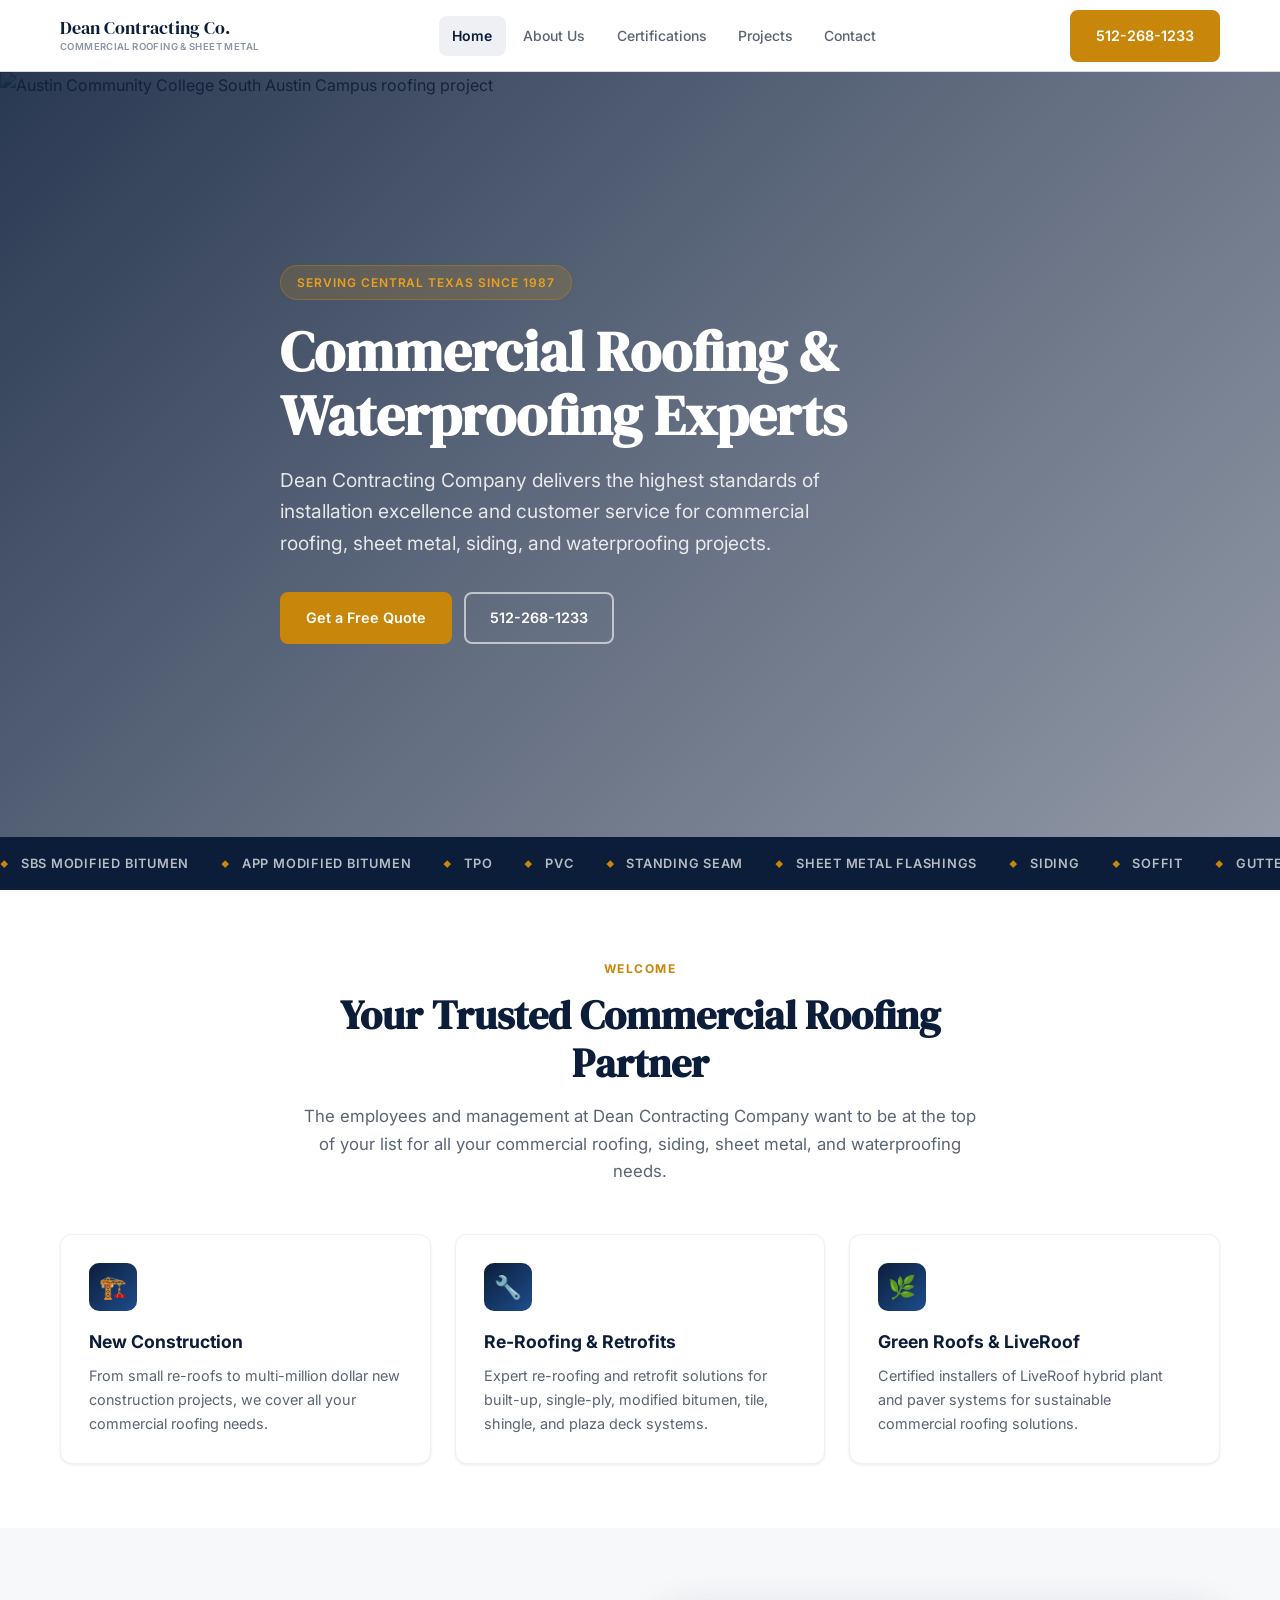
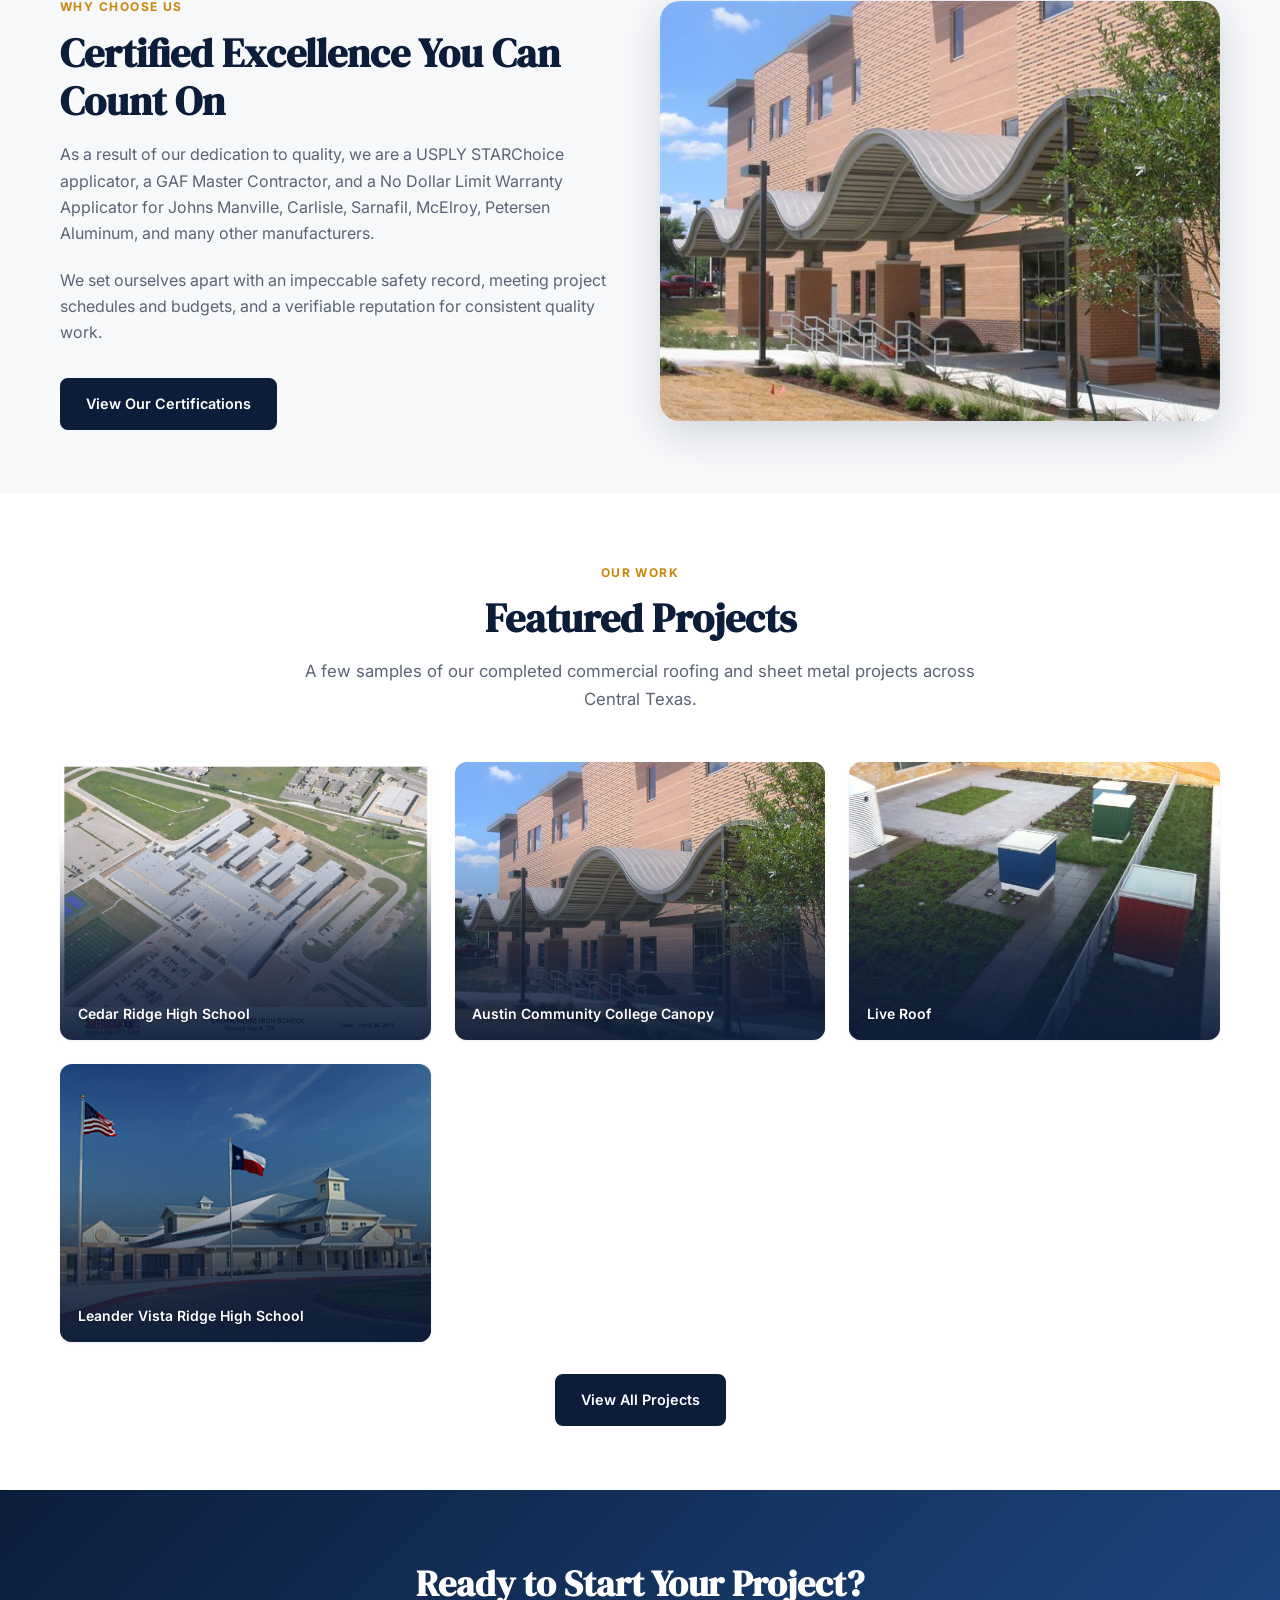
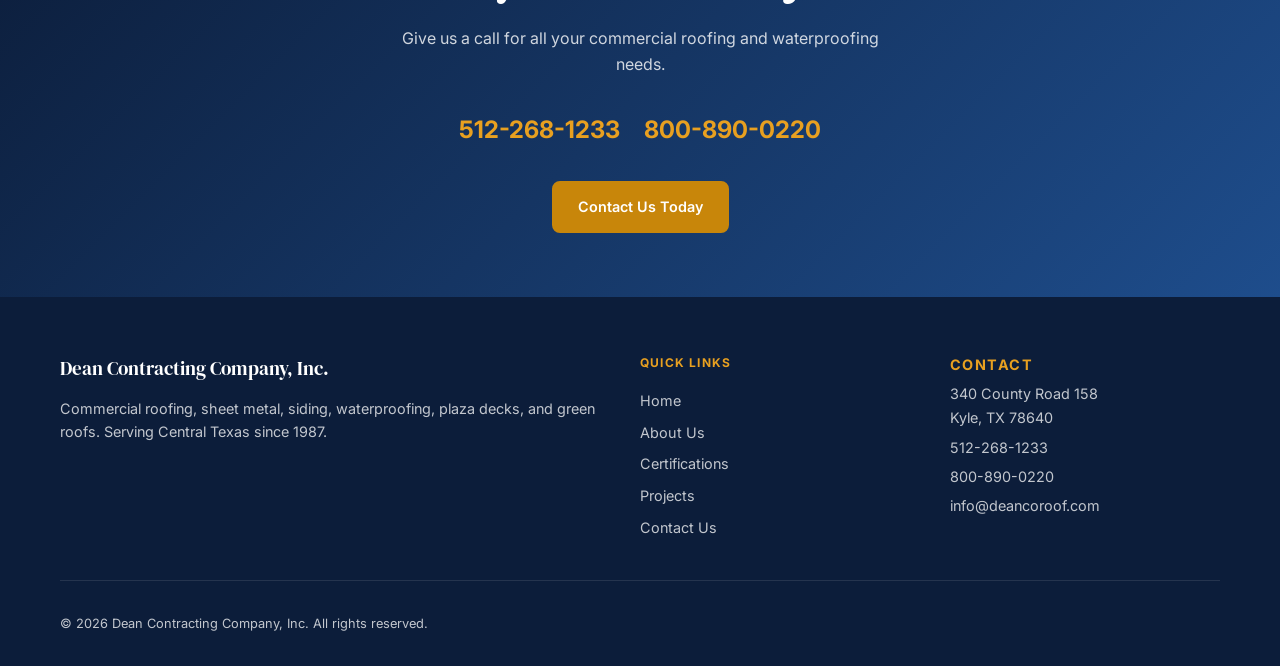
==== index.html @ c5e5bcba "Initial commit: Dean Contracting Company static website for Netlify. Co-authored-by: Cursor <cursora" ====
<!DOCTYPE html>
<html lang="en">
<head>
  <meta charset="UTF-8">
  <meta name="viewport" content="width=device-width, initial-scale=1.0">
  <meta name="description" content="Dean Contracting Company, Inc. — Commercial roofing, sheet metal, siding, waterproofing, plaza decks, and green roofs in Central Texas since 1987.">
  <title>Dean Contracting Company, Inc. | Commercial Roofing &amp; Sheet Metal</title>
  <link rel="preconnect" href="https://fonts.googleapis.com">
  <link rel="preconnect" href="https://fonts.gstatic.com" crossorigin>
  <link href="https://fonts.googleapis.com/css2?family=DM+Serif+Display&family=Inter:wght@400;500;600;700&display=swap" rel="stylesheet">
  <link rel="stylesheet" href="css/styles.css">
</head>
<body>
  <div id="site-header-slot"></div>

  <section class="hero">
    <div class="hero__bg">
      <img src="https://www.deancoroof.com/assets/images/image1jpg.131141127_std.jpg" alt="Austin Community College South Austin Campus roofing project">
      <div class="hero__overlay"></div>
    </div>
    <div class="container hero__content">
      <span class="hero__badge">Serving Central Texas Since 1987</span>
      <h1 class="hero__title">Commercial Roofing &amp; Waterproofing Experts</h1>
      <p class="hero__subtitle">Dean Contracting Company delivers the highest standards of installation excellence and customer service for commercial roofing, sheet metal, siding, and waterproofing projects.</p>
      <div class="hero__actions">
        <a href="contact.html" class="btn btn--primary">Get a Free Quote</a>
        <a href="tel:5122681233" class="btn btn--outline">512-268-1233</a>
      </div>
    </div>
  </section>

  <div class="services-bar" aria-hidden="true">
    <div class="services-bar__track">
      <span class="services-bar__item">SBS Modified Bitumen</span>
      <span class="services-bar__item">APP Modified Bitumen</span>
      <span class="services-bar__item">TPO</span>
      <span class="services-bar__item">PVC</span>
      <span class="services-bar__item">Standing Seam</span>
      <span class="services-bar__item">Sheet Metal Flashings</span>
      <span class="services-bar__item">Siding</span>
      <span class="services-bar__item">Soffit</span>
      <span class="services-bar__item">Gutters</span>
      <span class="services-bar__item">Scuppers</span>
      <span class="services-bar__item">Retrofits</span>
      <span class="services-bar__item">Custom Fabrications</span>
      <span class="services-bar__item">SBS Modified Bitumen</span>
      <span class="services-bar__item">APP Modified Bitumen</span>
      <span class="services-bar__item">TPO</span>
      <span class="services-bar__item">PVC</span>
      <span class="services-bar__item">Standing Seam</span>
      <span class="services-bar__item">Sheet Metal Flashings</span>
      <span class="services-bar__item">Siding</span>
      <span class="services-bar__item">Soffit</span>
      <span class="services-bar__item">Gutters</span>
      <span class="services-bar__item">Scuppers</span>
      <span class="services-bar__item">Retrofits</span>
      <span class="services-bar__item">Custom Fabrications</span>
    </div>
  </div>

  <section class="section">
    <div class="container">
      <div class="section__header">
        <span class="section__label">Welcome</span>
        <h2 class="section__title">Your Trusted Commercial Roofing Partner</h2>
        <p class="section__desc">The employees and management at Dean Contracting Company want to be at the top of your list for all your commercial roofing, siding, sheet metal, and waterproofing needs.</p>
      </div>
      <div class="card-grid card-grid--3">
        <div class="card">
          <div class="card__icon">🏗️</div>
          <h3 class="card__title">New Construction</h3>
          <p class="card__text">From small re-roofs to multi-million dollar new construction projects, we cover all your commercial roofing needs.</p>
        </div>
        <div class="card">
          <div class="card__icon">🔧</div>
          <h3 class="card__title">Re-Roofing &amp; Retrofits</h3>
          <p class="card__text">Expert re-roofing and retrofit solutions for built-up, single-ply, modified bitumen, tile, shingle, and plaza deck systems.</p>
        </div>
        <div class="card">
          <div class="card__icon">🌿</div>
          <h3 class="card__title">Green Roofs &amp; LiveRoof</h3>
          <p class="card__text">Certified installers of LiveRoof hybrid plant and paver systems for sustainable commercial roofing solutions.</p>
        </div>
      </div>
    </div>
  </section>

  <section class="section section--alt">
    <div class="container">
      <div class="two-col">
        <div>
          <span class="section__label">Why Choose Us</span>
          <h2 class="section__title">Certified Excellence You Can Count On</h2>
          <div class="prose">
            <p>As a result of our dedication to quality, we are a USPLY STARChoice applicator, a GAF Master Contractor, and a No Dollar Limit Warranty Applicator for Johns Manville, Carlisle, Sarnafil, McElroy, Petersen Aluminum, and many other manufacturers.</p>
            <p>We set ourselves apart with an impeccable safety record, meeting project schedules and budgets, and a verifiable reputation for consistent quality work.</p>
          </div>
          <a href="certifications.html" class="btn btn--navy mt-2">View Our Certifications</a>
        </div>
        <div class="two-col__image">
          <img src="images/projects/austin-community-college-canopy.jpg" alt="Austin Community College canopy project">
        </div>
      </div>
    </div>
  </section>

  <section class="section">
    <div class="container">
      <div class="section__header">
        <span class="section__label">Our Work</span>
        <h2 class="section__title">Featured Projects</h2>
        <p class="section__desc">A few samples of our completed commercial roofing and sheet metal projects across Central Texas.</p>
      </div>
      <div class="gallery" id="home-project-preview"></div>
      <p class="text-center mt-2">
        <a href="projects.html" class="btn btn--navy">View All Projects</a>
      </p>
    </div>
  </section>

  <section class="cta-banner">
    <div class="container">
      <h2 class="cta-banner__title">Ready to Start Your Project?</h2>
      <p class="cta-banner__desc">Give us a call for all your commercial roofing and waterproofing needs.</p>
      <div class="cta-banner__phones">
        <span class="cta-banner__phone"><a href="tel:5122681233">512-268-1233</a></span>
        <span class="cta-banner__phone"><a href="tel:8008900220">800-890-0220</a></span>
      </div>
      <a href="contact.html" class="btn btn--primary">Contact Us Today</a>
    </div>
  </section>

  <div id="site-footer-slot"></div>
  <script src="js/main.js"></script>
</body>
</html>
---- css/styles.css ----
/* Dean Contracting Company — modern responsive styles */

:root {
  --navy: #0c1d3a;
  --navy-light: #1a3461;
  --blue: #1e4d8c;
  --accent: #c8860a;
  --accent-light: #e8a020;
  --white: #ffffff;
  --off-white: #f7f8fa;
  --gray-100: #eef0f4;
  --gray-200: #d8dce3;
  --gray-400: #8b95a5;
  --gray-600: #5a6474;
  --gray-800: #2d3340;
  --shadow-sm: 0 1px 3px rgba(12, 29, 58, 0.08);
  --shadow-md: 0 4px 20px rgba(12, 29, 58, 0.12);
  --shadow-lg: 0 12px 40px rgba(12, 29, 58, 0.16);
  --radius: 12px;
  --radius-lg: 20px;
  --header-h: 72px;
  --transition: 0.25s ease;
  --font: "Inter", system-ui, -apple-system, sans-serif;
  --font-display: "DM Serif Display", Georgia, serif;
}

*, *::before, *::after {
  box-sizing: border-box;
  margin: 0;
  padding: 0;
}

html {
  scroll-behavior: smooth;
  -webkit-text-size-adjust: 100%;
}

body {
  font-family: var(--font);
  font-size: 1rem;
  line-height: 1.65;
  color: var(--gray-800);
  background: var(--white);
  overflow-x: hidden;
}

img {
  max-width: 100%;
  height: auto;
  display: block;
}

a {
  color: var(--blue);
  text-decoration: none;
  transition: color var(--transition);
}

a:hover {
  color: var(--accent);
}

ul {
  list-style: none;
}

/* ── Layout ── */

.container {
  width: 100%;
  max-width: 1200px;
  margin: 0 auto;
  padding: 0 1.25rem;
}

.section {
  padding: 4rem 0;
}

.section--alt {
  background: var(--off-white);
}

.section__header {
  text-align: center;
  max-width: 680px;
  margin: 0 auto 3rem;
}

.section__label {
  display: inline-block;
  font-size: 0.75rem;
  font-weight: 700;
  letter-spacing: 0.12em;
  text-transform: uppercase;
  color: var(--accent);
  margin-bottom: 0.75rem;
}

.section__title {
  font-family: var(--font-display);
  font-size: clamp(1.75rem, 4vw, 2.5rem);
  color: var(--navy);
  line-height: 1.2;
  margin-bottom: 1rem;
}

.section__desc {
  color: var(--gray-600);
  font-size: 1.05rem;
}

/* ── Header ── */

.site-header {
  position: fixed;
  top: 0;
  left: 0;
  right: 0;
  z-index: 1000;
  height: var(--header-h);
  background: rgba(255, 255, 255, 0.97);
  backdrop-filter: blur(12px);
  border-bottom: 1px solid var(--gray-200);
  transition: box-shadow var(--transition);
}

.site-header.scrolled {
  box-shadow: var(--shadow-md);
}

.site-header__inner {
  display: flex;
  align-items: center;
  justify-content: space-between;
  height: var(--header-h);
  gap: 1rem;
}

.logo {
  display: flex;
  flex-direction: column;
  gap: 0;
  flex-shrink: 0;
}

.logo__name {
  font-family: var(--font-display);
  font-size: clamp(0.95rem, 2.5vw, 1.15rem);
  color: var(--navy);
  line-height: 1.2;
  white-space: nowrap;
}

.logo__tag {
  font-size: 0.6rem;
  font-weight: 600;
  letter-spacing: 0.04em;
  text-transform: uppercase;
  color: var(--gray-400);
  display: none;
}

@media (min-width: 480px) {
  .logo__tag {
    display: block;
  }
}

/* Nav */
.nav {
  display: none;
}

@media (min-width: 900px) {
  .nav {
    display: flex;
    align-items: center;
    gap: 0.25rem;
  }

  .nav__link {
    padding: 0.5rem 0.85rem;
    font-size: 0.875rem;
    font-weight: 500;
    color: var(--gray-600);
    border-radius: 8px;
    transition: background var(--transition), color var(--transition);
  }

  .nav__link:hover,
  .nav__link.active {
    color: var(--navy);
    background: var(--gray-100);
  }

  .nav__link.active {
    font-weight: 600;
  }
}

.header-cta {
  display: none;
}

@media (min-width: 900px) {
  .header-cta {
    display: inline-flex;
  }
}

/* Mobile menu toggle */
.menu-toggle {
  display: flex;
  flex-direction: column;
  justify-content: center;
  gap: 5px;
  width: 44px;
  height: 44px;
  padding: 10px;
  background: none;
  border: none;
  cursor: pointer;
  border-radius: 8px;
  transition: background var(--transition);
}

.menu-toggle:hover {
  background: var(--gray-100);
}

.menu-toggle__bar {
  display: block;
  width: 100%;
  height: 2px;
  background: var(--navy);
  border-radius: 2px;
  transition: transform var(--transition), opacity var(--transition);
}

.menu-toggle.open .menu-toggle__bar:nth-child(1) {
  transform: translateY(7px) rotate(45deg);
}

.menu-toggle.open .menu-toggle__bar:nth-child(2) {
  opacity: 0;
}

.menu-toggle.open .menu-toggle__bar:nth-child(3) {
  transform: translateY(-7px) rotate(-45deg);
}

@media (min-width: 900px) {
  .menu-toggle {
    display: none;
  }
}

/* Mobile nav drawer */
.mobile-nav {
  position: fixed;
  top: var(--header-h);
  left: 0;
  right: 0;
  bottom: 0;
  background: var(--white);
  z-index: 999;
  padding: 1.5rem;
  transform: translateX(100%);
  transition: transform 0.3s ease;
  overflow-y: auto;
}

.mobile-nav.open {
  transform: translateX(0);
}

.mobile-nav__link {
  display: block;
  padding: 1rem 0;
  font-size: 1.1rem;
  font-weight: 500;
  color: var(--navy);
  border-bottom: 1px solid var(--gray-100);
}

.mobile-nav__link.active {
  color: var(--accent);
}

.mobile-nav__cta {
  margin-top: 1.5rem;
}

.mobile-nav__phone {
  display: block;
  margin-top: 1rem;
  font-size: 1.25rem;
  font-weight: 700;
  color: var(--navy);
}

/* ── Buttons ── */

.btn {
  display: inline-flex;
  align-items: center;
  justify-content: center;
  gap: 0.5rem;
  padding: 0.75rem 1.5rem;
  font-family: var(--font);
  font-size: 0.9rem;
  font-weight: 600;
  border-radius: 8px;
  border: 2px solid transparent;
  cursor: pointer;
  transition: all var(--transition);
  text-decoration: none;
  white-space: nowrap;
}

.btn--primary {
  background: var(--accent);
  color: var(--white);
  border-color: var(--accent);
}

.btn--primary:hover {
  background: var(--accent-light);
  border-color: var(--accent-light);
  color: var(--white);
}

.btn--outline {
  background: transparent;
  color: var(--white);
  border-color: rgba(255, 255, 255, 0.6);
}

.btn--outline:hover {
  background: rgba(255, 255, 255, 0.12);
  border-color: var(--white);
  color: var(--white);
}

.btn--navy {
  background: var(--navy);
  color: var(--white);
  border-color: var(--navy);
}

.btn--navy:hover {
  background: var(--navy-light);
  border-color: var(--navy-light);
  color: var(--white);
}

/* ── Hero ── */

.hero {
  position: relative;
  min-height: 85vh;
  display: flex;
  align-items: center;
  margin-top: var(--header-h);
  overflow: hidden;
}

.hero__bg {
  position: absolute;
  inset: 0;
  z-index: 0;
}

.hero__bg img {
  width: 100%;
  height: 100%;
  object-fit: cover;
}

.hero__overlay {
  position: absolute;
  inset: 0;
  background: linear-gradient(
    135deg,
    rgba(12, 29, 58, 0.88) 0%,
    rgba(12, 29, 58, 0.65) 50%,
    rgba(12, 29, 58, 0.45) 100%
  );
}

.hero__content {
  position: relative;
  z-index: 1;
  padding: 4rem 0;
  max-width: 720px;
}

.hero__badge {
  display: inline-block;
  padding: 0.4rem 1rem;
  background: rgba(200, 134, 10, 0.2);
  border: 1px solid rgba(200, 134, 10, 0.4);
  border-radius: 100px;
  font-size: 0.75rem;
  font-weight: 600;
  letter-spacing: 0.08em;
  text-transform: uppercase;
  color: var(--accent-light);
  margin-bottom: 1.25rem;
}

.hero__title {
  font-family: var(--font-display);
  font-size: clamp(2rem, 6vw, 3.5rem);
  color: var(--white);
  line-height: 1.15;
  margin-bottom: 1rem;
}

.hero__subtitle {
  font-size: clamp(1rem, 2.5vw, 1.2rem);
  color: rgba(255, 255, 255, 0.85);
  margin-bottom: 2rem;
  max-width: 560px;
}

.hero__actions {
  display: flex;
  flex-wrap: wrap;
  gap: 0.75rem;
}

/* Page hero (inner pages) */
.page-hero {
  margin-top: var(--header-h);
  padding: 3.5rem 0 3rem;
  background: linear-gradient(135deg, var(--navy) 0%, var(--navy-light) 100%);
  color: var(--white);
}

.page-hero__title {
  font-family: var(--font-display);
  font-size: clamp(2rem, 5vw, 2.75rem);
  margin-bottom: 0.75rem;
}

.page-hero__desc {
  font-size: 1.1rem;
  color: rgba(255, 255, 255, 0.8);
  max-width: 600px;
}

/* ── Services marquee ── */

.services-bar {
  background: var(--navy);
  padding: 1rem 0;
  overflow: hidden;
}

.services-bar__track {
  display: flex;
  gap: 2rem;
  animation: marquee 30s linear infinite;
  white-space: nowrap;
}

.services-bar__item {
  font-size: 0.8rem;
  font-weight: 600;
  letter-spacing: 0.06em;
  text-transform: uppercase;
  color: rgba(255, 255, 255, 0.7);
  flex-shrink: 0;
}

.services-bar__item::before {
  content: "◆";
  color: var(--accent);
  margin-right: 0.75rem;
  font-size: 0.5rem;
  vertical-align: middle;
}

@keyframes marquee {
  0% { transform: translateX(0); }
  100% { transform: translateX(-50%); }
}

/* ── Cards ── */

.card-grid {
  display: grid;
  gap: 1.5rem;
  grid-template-columns: 1fr;
}

@media (min-width: 600px) {
  .card-grid--2 { grid-template-columns: repeat(2, 1fr); }
}

@media (min-width: 768px) {
  .card-grid--3 { grid-template-columns: repeat(3, 1fr); }
  .card-grid--4 { grid-template-columns: repeat(2, 1fr); }
}

@media (min-width: 1024px) {
  .card-grid--4 { grid-template-columns: repeat(4, 1fr); }
}

.card {
  background: var(--white);
  border-radius: var(--radius);
  padding: 1.75rem;
  box-shadow: var(--shadow-sm);
  border: 1px solid var(--gray-100);
  transition: transform var(--transition), box-shadow var(--transition);
}

.card:hover {
  transform: translateY(-4px);
  box-shadow: var(--shadow-md);
}

.card__icon {
  width: 48px;
  height: 48px;
  background: linear-gradient(135deg, var(--navy) 0%, var(--blue) 100%);
  border-radius: 10px;
  display: flex;
  align-items: center;
  justify-content: center;
  font-size: 1.4rem;
  margin-bottom: 1rem;
}

.card__title {
  font-size: 1.1rem;
  font-weight: 700;
  color: var(--navy);
  margin-bottom: 0.5rem;
}

.card__text {
  font-size: 0.9rem;
  color: var(--gray-600);
}

/* ── Certifications ── */

.cert-highlight {
  display: grid;
  gap: 1.5rem;
  margin-bottom: 3rem;
}

@media (min-width: 768px) {
  .cert-highlight {
    grid-template-columns: repeat(3, 1fr);
  }
}

.cert-badge {
  background: var(--white);
  border-radius: var(--radius);
  padding: 1.5rem;
  border-left: 4px solid var(--accent);
  box-shadow: var(--shadow-sm);
}

.cert-badge__title {
  font-weight: 700;
  color: var(--navy);
  margin-bottom: 0.35rem;
}

.cert-badge__desc {
  font-size: 0.875rem;
  color: var(--gray-600);
}

.cert-category {
  margin-bottom: 2.5rem;
}

.cert-category__title {
  font-size: 1.15rem;
  font-weight: 700;
  color: var(--navy);
  margin-bottom: 1rem;
  padding-bottom: 0.5rem;
  border-bottom: 2px solid var(--accent);
  display: inline-block;
}

.cert-list {
  display: flex;
  flex-wrap: wrap;
  gap: 0.6rem;
}

.cert-list__item {
  padding: 0.45rem 1rem;
  background: var(--gray-100);
  border-radius: 100px;
  font-size: 0.85rem;
  font-weight: 500;
  color: var(--gray-800);
}

.cert-list__item--featured {
  background: var(--navy);
  color: var(--white);
}

/* ── Team ── */

.team-grid {
  display: grid;
  gap: 1.25rem;
  grid-template-columns: 1fr;
}

@media (min-width: 500px) {
  .team-grid { grid-template-columns: repeat(2, 1fr); }
}

@media (min-width: 900px) {
  .team-grid { grid-template-columns: repeat(3, 1fr); }
}

.team-card {
  background: var(--white);
  border-radius: var(--radius);
  padding: 1.5rem;
  border: 1px solid var(--gray-100);
  transition: box-shadow var(--transition);
}

.team-card:hover {
  box-shadow: var(--shadow-md);
}

.team-card__avatar {
  width: 56px;
  height: 56px;
  border-radius: 50%;
  background: linear-gradient(135deg, var(--navy-light), var(--blue));
  display: flex;
  align-items: center;
  justify-content: center;
  font-size: 1.1rem;
  font-weight: 700;
  color: var(--white);
  margin-bottom: 1rem;
}

.team-card__name {
  font-weight: 700;
  color: var(--navy);
  margin-bottom: 0.25rem;
}

.team-card__role {
  font-size: 0.85rem;
  color: var(--gray-600);
}

/* ── Projects gallery ── */

.gallery {
  display: grid;
  gap: 1.25rem;
  grid-template-columns: 1fr;
}

@media (min-width: 540px) {
  .gallery { grid-template-columns: repeat(2, 1fr); }
}

@media (min-width: 900px) {
  .gallery {
    grid-template-columns: repeat(3, 1fr);
    gap: 1.5rem;
  }
}

.gallery__item {
  position: relative;
  aspect-ratio: 4 / 3;
  border-radius: var(--radius);
  overflow: hidden;
  cursor: pointer;
  border: none;
  padding: 0;
  background: var(--gray-100);
  box-shadow: var(--shadow-sm);
  text-decoration: none;
  display: block;
  transition: box-shadow var(--transition), transform var(--transition);
}

.gallery__item:hover {
  box-shadow: var(--shadow-md);
  transform: translateY(-2px);
}

.gallery__item--static {
  cursor: pointer;
}

.gallery__item img {
  width: 100%;
  height: 100%;
  object-fit: cover;
  object-position: center;
  transition: transform 0.4s ease;
}

.gallery__item:hover img {
  transform: scale(1.03);
}

.gallery__overlay {
  position: absolute;
  inset: 0;
  background: linear-gradient(
    to top,
    rgba(12, 29, 58, 0.95) 0%,
    rgba(12, 29, 58, 0.75) 28%,
    rgba(12, 29, 58, 0.2) 55%,
    transparent 75%
  );
  display: flex;
  align-items: flex-end;
  padding: 1rem 1.1rem;
  pointer-events: none;
}

.gallery__caption {
  color: var(--white);
  font-size: 0.875rem;
  font-weight: 600;
  line-height: 1.35;
  text-shadow: 0 1px 3px rgba(0, 0, 0, 0.3);
}

/* Lightbox */
.lightbox {
  position: fixed;
  inset: 0;
  z-index: 2000;
  background: rgba(12, 29, 58, 0.95);
  display: flex;
  align-items: center;
  justify-content: center;
  padding: 1rem;
  opacity: 0;
  visibility: hidden;
  transition: opacity 0.3s ease, visibility 0.3s ease;
}

.lightbox.open {
  opacity: 1;
  visibility: visible;
}

.lightbox__img {
  max-width: min(95vw, 1100px);
  max-height: 80vh;
  object-fit: contain;
  border-radius: var(--radius);
  box-shadow: var(--shadow-lg);
}

.lightbox__caption {
  position: absolute;
  bottom: 1.5rem;
  left: 50%;
  transform: translateX(-50%);
  color: var(--white);
  font-size: 1rem;
  font-weight: 600;
  text-align: center;
  max-width: 90%;
  padding: 0.6rem 1.25rem;
  background: rgba(12, 29, 58, 0.75);
  border-radius: 100px;
  backdrop-filter: blur(8px);
}

.lightbox__close,
.lightbox__prev,
.lightbox__next {
  position: absolute;
  background: rgba(255, 255, 255, 0.15);
  border: none;
  color: var(--white);
  width: 48px;
  height: 48px;
  border-radius: 50%;
  font-size: 1.5rem;
  cursor: pointer;
  display: flex;
  align-items: center;
  justify-content: center;
  transition: background var(--transition);
}

.lightbox__close:hover,
.lightbox__prev:hover,
.lightbox__next:hover {
  background: rgba(255, 255, 255, 0.3);
}

.lightbox__close {
  top: 1rem;
  right: 1rem;
}

.lightbox__prev {
  left: 1rem;
  top: 50%;
  transform: translateY(-50%);
}

.lightbox__next {
  right: 1rem;
  top: 50%;
  transform: translateY(-50%);
}

/* ── Contact ── */

.contact-grid {
  display: grid;
  gap: 2.5rem;
}

@media (min-width: 900px) {
  .contact-grid {
    grid-template-columns: 1fr 1.4fr;
    align-items: start;
  }
}

.contact-info__item {
  display: flex;
  gap: 1rem;
  margin-bottom: 1.5rem;
}

.contact-info__icon {
  width: 44px;
  height: 44px;
  background: var(--gray-100);
  border-radius: 10px;
  display: flex;
  align-items: center;
  justify-content: center;
  font-size: 1.2rem;
  flex-shrink: 0;
}

.contact-info__label {
  font-size: 0.75rem;
  font-weight: 600;
  text-transform: uppercase;
  letter-spacing: 0.06em;
  color: var(--gray-400);
  margin-bottom: 0.15rem;
}

.contact-info__value {
  font-weight: 500;
  color: var(--navy);
}

.contact-info__value a {
  color: var(--navy);
}

.contact-info__value a:hover {
  color: var(--accent);
}

.contact-team {
  margin-top: 2rem;
}

.contact-team__title {
  font-size: 1rem;
  font-weight: 700;
  color: var(--navy);
  margin-bottom: 1rem;
}

.contact-team__list {
  display: flex;
  flex-direction: column;
  gap: 0.5rem;
}

.contact-team__link {
  display: flex;
  justify-content: space-between;
  align-items: center;
  padding: 0.75rem 1rem;
  background: var(--off-white);
  border-radius: 8px;
  font-size: 0.9rem;
  color: var(--gray-800);
  transition: background var(--transition);
}

.contact-team__link:hover {
  background: var(--gray-100);
  color: var(--navy);
}

.contact-team__role {
  font-size: 0.8rem;
  color: var(--gray-400);
}

/* Form */
.form {
  background: var(--white);
  border-radius: var(--radius-lg);
  padding: 2rem;
  box-shadow: var(--shadow-md);
  border: 1px solid var(--gray-100);
}

.form__title {
  font-size: 1.25rem;
  font-weight: 700;
  color: var(--navy);
  margin-bottom: 1.5rem;
}

.form__group {
  margin-bottom: 1.25rem;
}

.form__label {
  display: block;
  font-size: 0.85rem;
  font-weight: 600;
  color: var(--gray-800);
  margin-bottom: 0.4rem;
}

.form__label--required::after {
  content: " *";
  color: #c0392b;
}

.form__input,
.form__textarea {
  width: 100%;
  padding: 0.75rem 1rem;
  font-family: var(--font);
  font-size: 1rem;
  border: 1.5px solid var(--gray-200);
  border-radius: 8px;
  background: var(--white);
  color: var(--gray-800);
  transition: border-color var(--transition), box-shadow var(--transition);
}

.form__input:focus,
.form__textarea:focus {
  outline: none;
  border-color: var(--blue);
  box-shadow: 0 0 0 3px rgba(30, 77, 140, 0.12);
}

.form__textarea {
  min-height: 140px;
  resize: vertical;
}

.form__row {
  display: grid;
  gap: 1.25rem;
}

@media (min-width: 600px) {
  .form__row--2 {
    grid-template-columns: 1fr 1fr;
  }
}

.form__actions {
  display: flex;
  flex-wrap: wrap;
  gap: 0.75rem;
  margin-top: 0.5rem;
}

.form__reset {
  background: var(--gray-100);
  color: var(--gray-600);
  border-color: var(--gray-100);
}

.form__reset:hover {
  background: var(--gray-200);
  color: var(--gray-800);
}

.form__success {
  display: none;
  padding: 1rem;
  background: #e8f5e9;
  border-radius: 8px;
  color: #2e7d32;
  font-size: 0.9rem;
  margin-bottom: 1rem;
}

.form__success.show {
  display: block;
}

/* Map */
.map-container {
  border-radius: var(--radius-lg);
  overflow: hidden;
  box-shadow: var(--shadow-md);
  margin-top: 2rem;
  aspect-ratio: 16 / 9;
}

.map-container iframe {
  width: 100%;
  height: 100%;
  border: 0;
}

/* ── CTA Banner ── */

.cta-banner {
  background: linear-gradient(135deg, var(--navy) 0%, var(--blue) 100%);
  padding: 4rem 0;
  text-align: center;
}

.cta-banner__title {
  font-family: var(--font-display);
  font-size: clamp(1.75rem, 4vw, 2.25rem);
  color: var(--white);
  margin-bottom: 0.75rem;
}

.cta-banner__desc {
  color: rgba(255, 255, 255, 0.8);
  margin-bottom: 2rem;
  max-width: 500px;
  margin-left: auto;
  margin-right: auto;
}

.cta-banner__phones {
  display: flex;
  flex-wrap: wrap;
  justify-content: center;
  gap: 1.5rem;
  margin-bottom: 2rem;
}

.cta-banner__phone {
  font-size: 1.5rem;
  font-weight: 700;
  color: var(--accent-light);
}

.cta-banner__phone a {
  color: var(--accent-light);
}

.cta-banner__phone a:hover {
  color: var(--white);
}

/* ── About content ── */

.prose {
  max-width: 760px;
}

.prose p {
  margin-bottom: 1.25rem;
  color: var(--gray-600);
}

.prose p:last-child {
  margin-bottom: 0;
}

.stats-row {
  display: grid;
  grid-template-columns: repeat(2, 1fr);
  gap: 1.5rem;
  margin: 2.5rem 0;
}

@media (min-width: 600px) {
  .stats-row {
    grid-template-columns: repeat(4, 1fr);
  }
}

.stat {
  text-align: center;
  padding: 1.5rem 1rem;
  background: var(--white);
  border-radius: var(--radius);
  box-shadow: var(--shadow-sm);
}

.stat__number {
  font-family: var(--font-display);
  font-size: 2rem;
  color: var(--accent);
  line-height: 1;
  margin-bottom: 0.35rem;
}

.stat__label {
  font-size: 0.8rem;
  font-weight: 600;
  color: var(--gray-600);
  text-transform: uppercase;
  letter-spacing: 0.04em;
}

.two-col {
  display: grid;
  gap: 2.5rem;
  align-items: center;
}

@media (min-width: 900px) {
  .two-col {
    grid-template-columns: 1fr 1fr;
  }
}

.two-col__image {
  border-radius: var(--radius-lg);
  overflow: hidden;
  box-shadow: var(--shadow-lg);
}

/* ── Footer ── */

.site-footer {
  background: var(--navy);
  color: rgba(255, 255, 255, 0.75);
  padding: 3.5rem 0 2rem;
}

.footer-grid {
  display: grid;
  gap: 2.5rem;
  margin-bottom: 2.5rem;
}

@media (min-width: 768px) {
  .footer-grid {
    grid-template-columns: 2fr 1fr 1fr;
  }
}

.footer__brand-name {
  font-family: var(--font-display);
  font-size: 1.2rem;
  color: var(--white);
  margin-bottom: 0.75rem;
}

.footer__brand-desc {
  font-size: 0.9rem;
  line-height: 1.6;
  margin-bottom: 1rem;
}

.footer__heading {
  font-size: 0.75rem;
  font-weight: 700;
  letter-spacing: 0.1em;
  text-transform: uppercase;
  color: var(--accent-light);
  margin-bottom: 1rem;
}

.footer__links {
  display: flex;
  flex-direction: column;
  gap: 0.5rem;
}

.footer__links a {
  color: rgba(255, 255, 255, 0.75);
  font-size: 0.9rem;
}

.footer__links a:hover {
  color: var(--white);
}

.footer__contact p {
  font-size: 0.9rem;
  margin-bottom: 0.35rem;
}

.footer__contact a {
  color: rgba(255, 255, 255, 0.75);
}

.footer__contact a:hover {
  color: var(--white);
}

.footer__bottom {
  padding-top: 2rem;
  border-top: 1px solid rgba(255, 255, 255, 0.1);
  display: flex;
  flex-wrap: wrap;
  justify-content: space-between;
  gap: 0.5rem;
  font-size: 0.8rem;
}

/* ── Utilities ── */

.sr-only {
  position: absolute;
  width: 1px;
  height: 1px;
  padding: 0;
  margin: -1px;
  overflow: hidden;
  clip: rect(0, 0, 0, 0);
  border: 0;
}

.text-center { text-align: center; }

.mt-2 { margin-top: 2rem; }
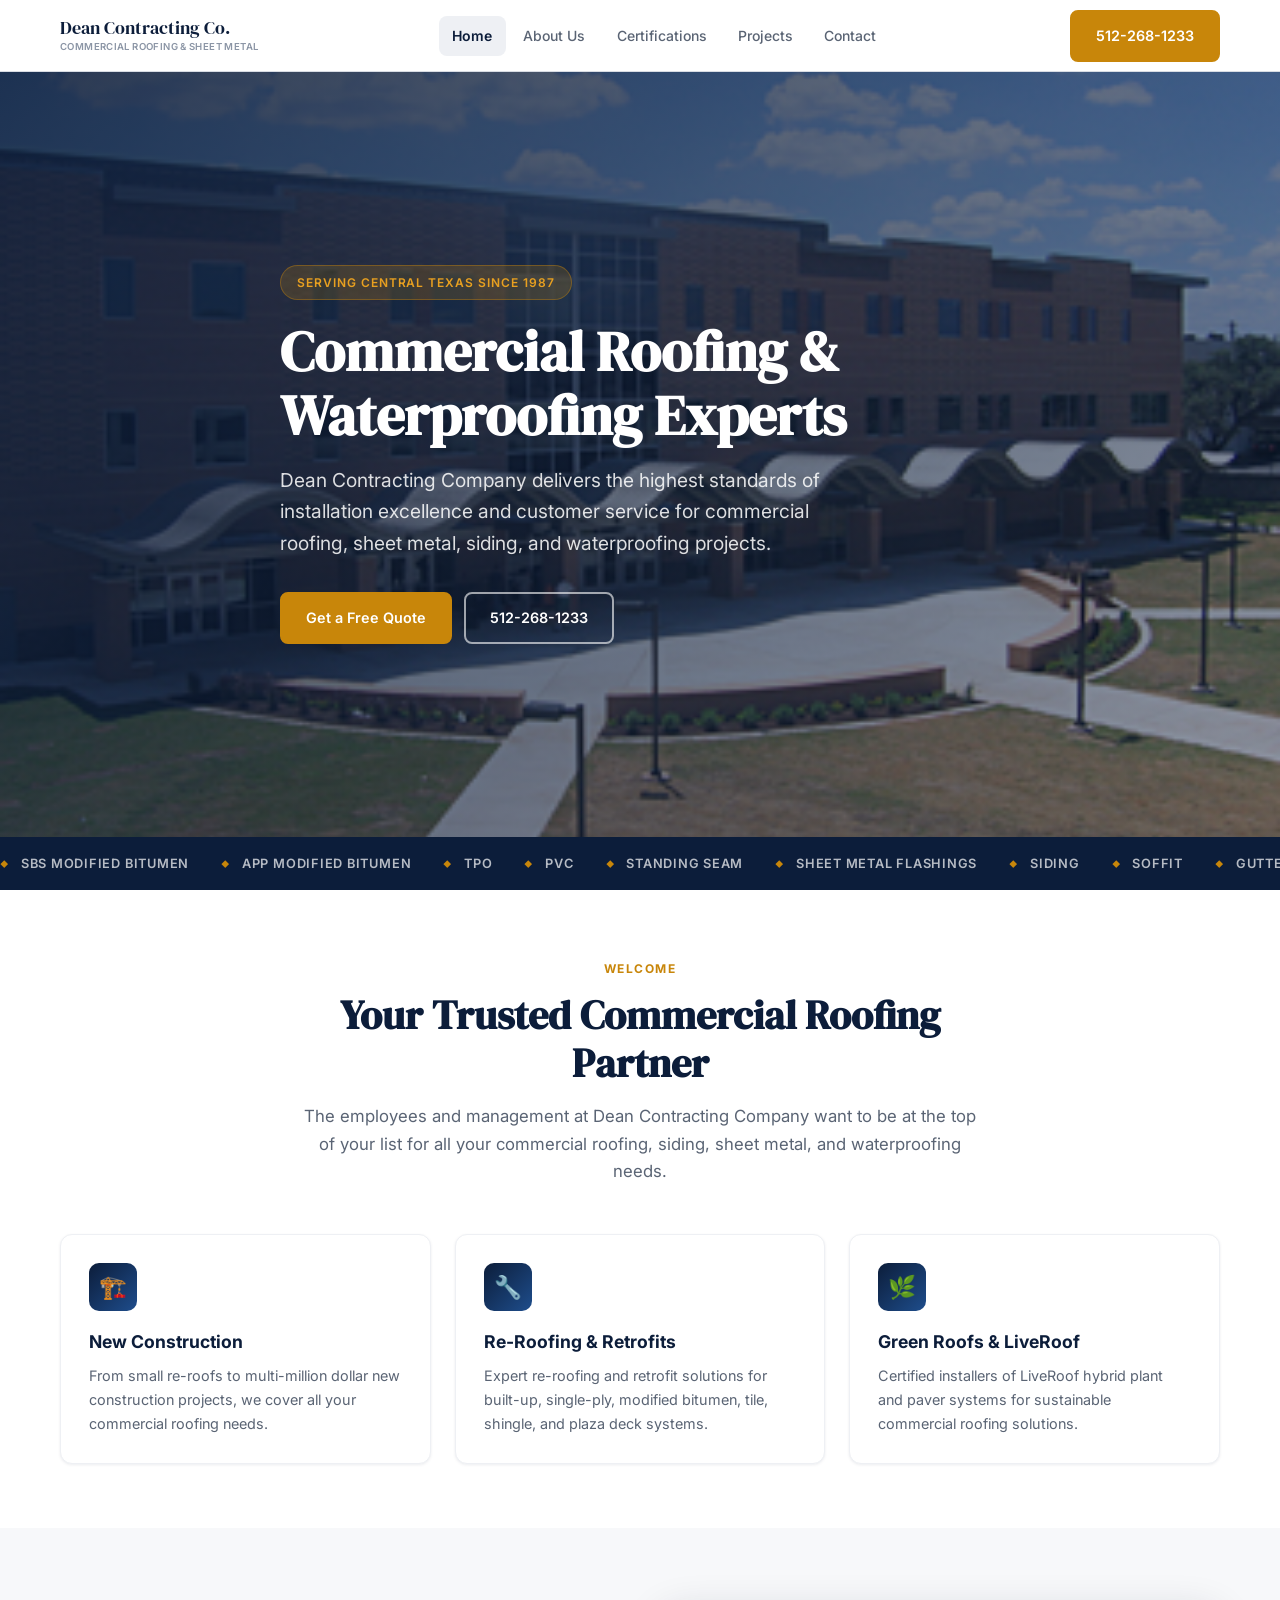
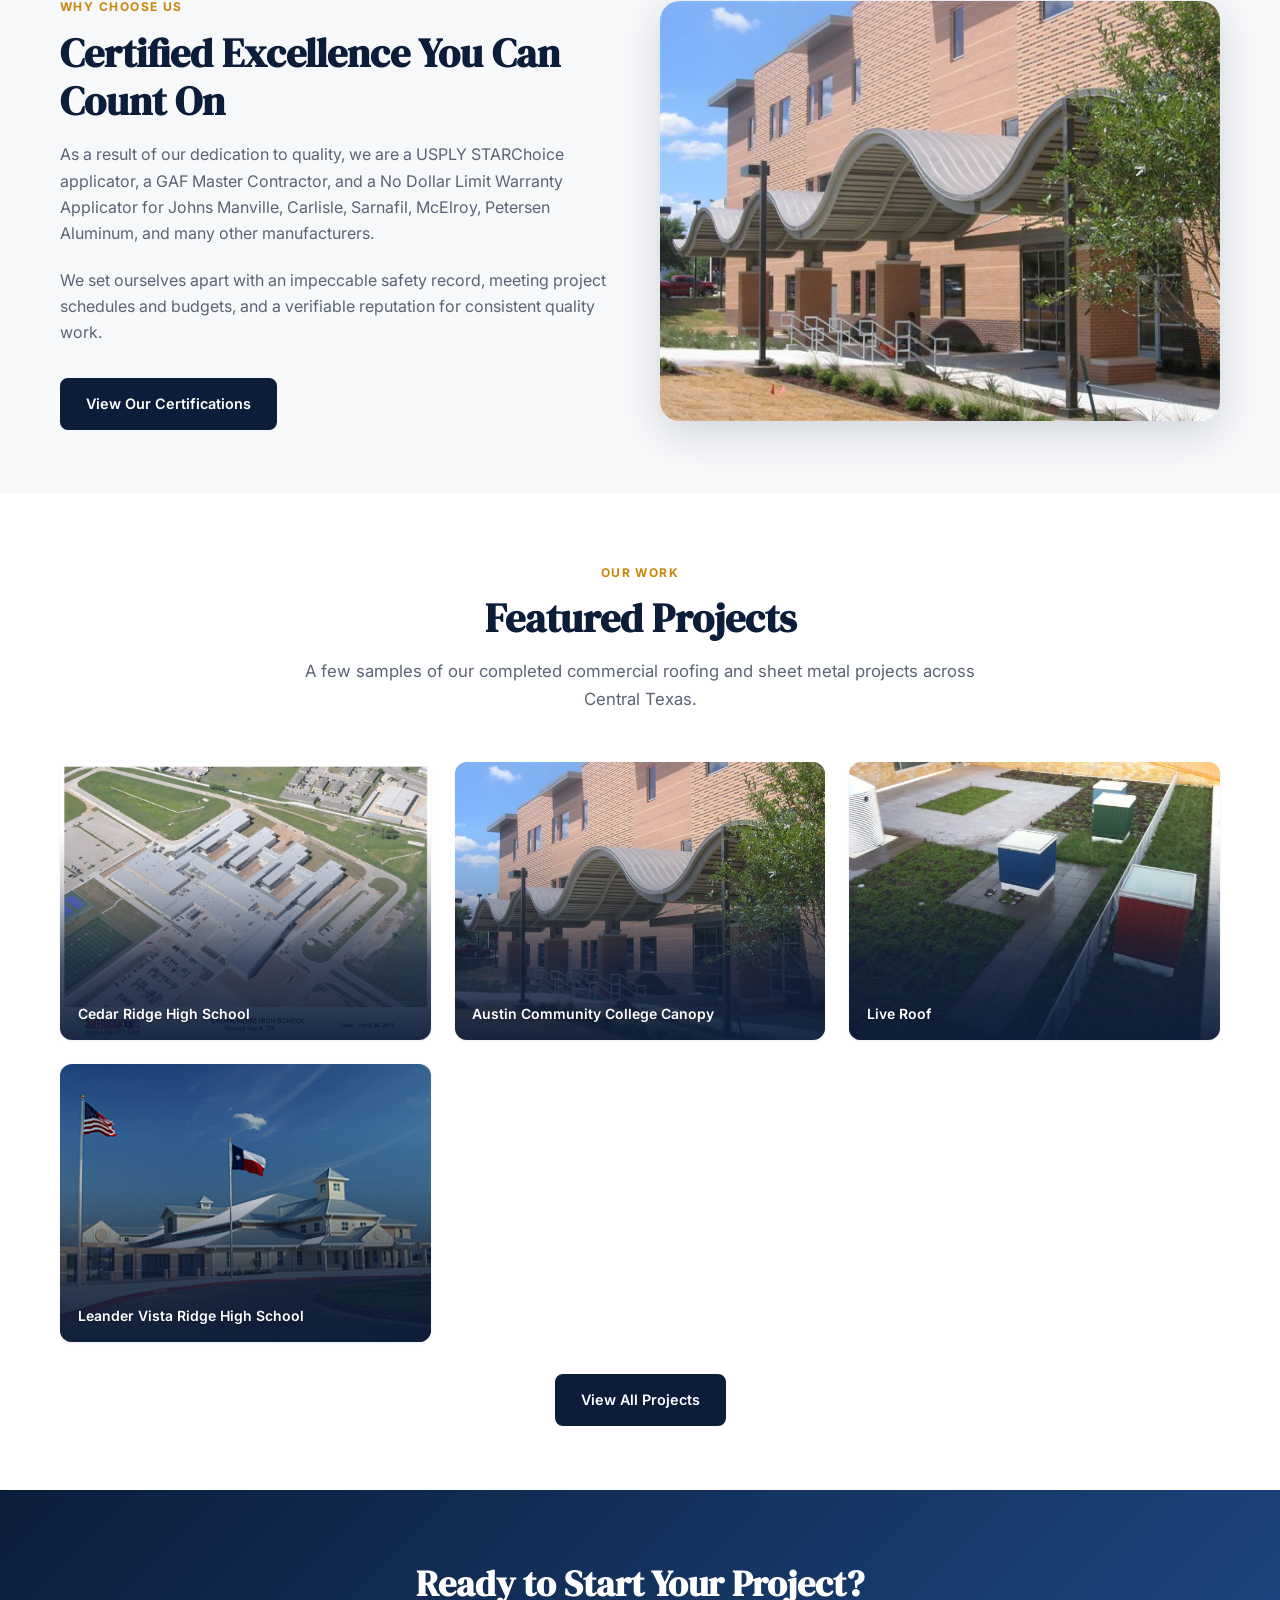
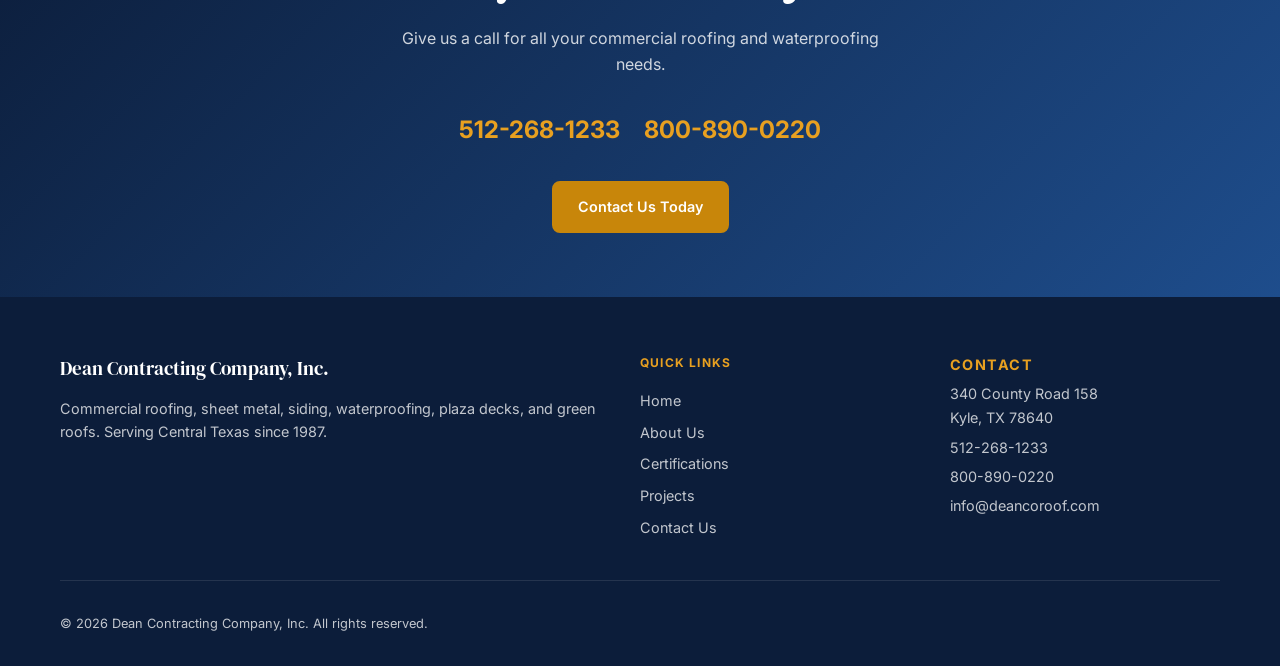
==== commit d0022b79: "Host hero image locally for Netlify production. Co-authored-by: Cursor <cursoragent@cursor.com>" ====
--- a/index.html
+++ b/index.html
@@ -15,7 +15,7 @@
 
   <section class="hero">
     <div class="hero__bg">
-      <img src="https://www.deancoroof.com/assets/images/image1jpg.131141127_std.jpg" alt="Austin Community College South Austin Campus roofing project">
+      <img src="images/hero.jpg" alt="Austin Community College South Austin Campus roofing project">
       <div class="hero__overlay"></div>
     </div>
     <div class="container hero__content">
